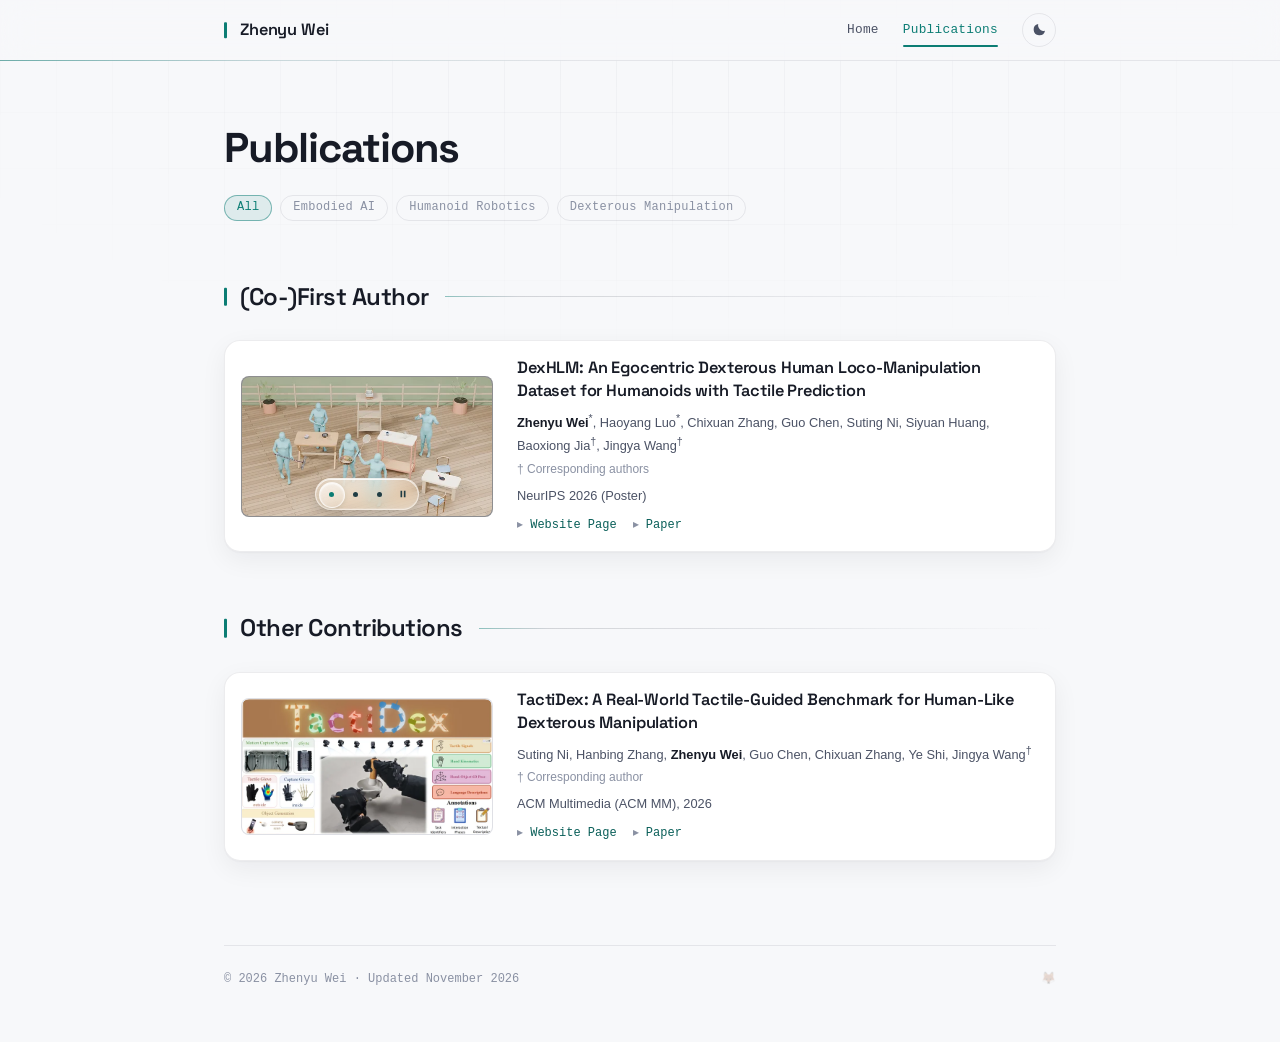
==== publications.html @ 505da563 "Publish Zhenyu Wei academic homepage" ====
<!DOCTYPE html>

<html data-theme="light" lang="en">
  <head>
    <meta charset="utf-8"/>
    <meta content="width=device-width, initial-scale=1" name="viewport"/>
    <title>Publications · Zhenyu Wei | Humanoid Robotics &amp; Embodied AI</title>
    <meta content="Zhenyu Wei" name="author"/>
    <meta content="Publications by Zhenyu Wei in humanoid robotics, dexterous manipulation, and embodied AI." name="description"/>
    <meta content="website" property="og:type"/>
    <meta content="Publications · Zhenyu Wei" property="og:title"/>
    <meta content="Research publications by Zhenyu Wei in humanoid robotics and embodied AI." property="og:description"/>
    <meta content="Zhenyu Wei" property="og:site_name"/>
    <meta content="#fafafa" name="theme-color"/>
    <script src="assets/theme.js?v=3b2c9551ab86"></script>
    <link href="assets/favicon.svg" rel="icon" type="image/svg+xml"/>
    <link as="font" crossorigin="" href="assets/fonts/space-grotesk.woff2" rel="preload" type="font/woff2"/>
    <link href="assets/style.css" rel="stylesheet"/>
    <link href="assets/content.css?v=bc1cbafcc26a" rel="stylesheet"/>
  </head>
  <body>
    <nav aria-label="Main navigation" class="nav">
      <div class="nav-inner">
        <a class="nav-name" href="./">Zhenyu Wei</a>
        <div class="nav-links">
          <a href="./">Home</a>
          <a aria-current="page" class="active" href="publications.html">Publications</a>

          <button aria-label="Toggle dark mode" aria-pressed="false" class="js-control" id="theme-toggle" title="Toggle dark mode" type="button">
            <svg aria-hidden="true" class="icon-sun" fill="none" stroke="currentColor" stroke-linecap="round" stroke-width="2" viewBox="0 0 24 24"><circle cx="12" cy="12" r="4.4"></circle><path d="M12 2.5v2.4M12 19.1v2.4M2.5 12h2.4M19.1 12h2.4M5.3 5.3l1.7 1.7M17 17l1.7 1.7M18.7 5.3 17 7M7 17l-1.7 1.7"></path></svg>
            <svg aria-hidden="true" class="icon-moon" fill="currentColor" viewBox="0 0 24 24"><path d="M21 13.2A8.6 8.6 0 0 1 10.8 3 8.6 8.6 0 1 0 21 13.2Z"></path></svg>
          </button>
        </div>
      </div>
    </nav>
    <main id="top">
      <header class="pub-page-header reveal">
        <h1>Publications</h1>

        <div aria-label="Filter publications by topic" class="pub-filters js-control" role="group">
          <button aria-pressed="true" class="pub-filter active" data-topic="all" type="button">All</button>
          <button aria-pressed="false" class="pub-filter" data-topic="embodied-ai" type="button">Embodied AI</button>
          <button aria-pressed="false" class="pub-filter" data-topic="humanoid" type="button">Humanoid Robotics</button>
          <button aria-pressed="false" class="pub-filter" data-topic="dexterous" type="button">Dexterous Manipulation</button>
        </div>
      </header>

      <section class="reveal">
        <h2>(Co-)First Author</h2>
        <ul class="pub-list">
          <li class="pub reveal" data-topics="embodied-ai humanoid dexterous">
            <div aria-label="DexHLM cover images" aria-roledescription="carousel" class="pub-media cover-carousel" role="group">
              <a aria-label="DexHLM website page" class="cover-link" href="https://dexhlm.github.io/" rel="noopener" target="_blank">
                <img alt="DexHLM human demonstrations of sweeping, cooking, and carrying a basket" class="cover-frame is-active" decoding="async" height="270" loading="lazy" src="assets/media/dexhlm-3-480.webp" srcset="assets/media/dexhlm-3-480.webp 480w, assets/media/dexhlm-3-960.webp 960w" sizes="(max-width: 760px) calc(100vw - 82px), 252px" width="480">
              </a>
              <div aria-label="Choose a DexHLM cover image" class="cover-controls js-control" role="group">
                <button aria-label="Show DexHLM image 1 of 3" aria-pressed="true" data-slide="0" type="button"></button>
                <button aria-label="Show DexHLM image 2 of 3" aria-pressed="false" data-slide="1" type="button"></button>
                <button aria-label="Show DexHLM image 3 of 3" aria-pressed="false" data-slide="2" type="button"></button>
                <button aria-label="Pause cover slideshow" class="cover-toggle" data-paused="false" type="button">
                  <svg aria-hidden="true" class="icon-pause" fill="currentColor" viewBox="0 0 12 12"><path d="M3 2h2v8H3zm4 0h2v8H7z"></path></svg>
                  <svg aria-hidden="true" class="icon-play" fill="currentColor" viewBox="0 0 12 12"><path d="m3 1 8 5-8 5z"></path></svg>
                </button>
              </div>
            </div>
            <div class="pub-info">
              <h3 class="pub-title"><a href="https://dexhlm.github.io/" rel="noopener" target="_blank">DexHLM: An Egocentric Dexterous Human Loco-Manipulation Dataset for Humanoids with Tactile Prediction</a></h3>
              <p class="pub-authors"><strong>Zhenyu Wei</strong><sup>*</sup>, Haoyang Luo<sup>*</sup>, Chixuan Zhang, Guo Chen, Suting Ni, Siyuan Huang, Baoxiong Jia<sup>†</sup>, Jingya Wang<sup>†</sup></p>
              <p class="pub-note">† Corresponding authors</p>
              <p class="pub-venue">NeurIPS 2026 (Poster)</p>
              <p class="pub-links">
                <a href="https://dexhlm.github.io/" rel="noopener" target="_blank">Website Page</a>
                <a href="https://openreview.net/forum?id=0UDyFy4rIa" rel="noopener" target="_blank">Paper</a>
              </p>
            </div>
          </li>
        </ul>
      </section>

      <section class="reveal">
        <h2>Other Contributions</h2>
        <ul class="pub-list">
          <li class="pub reveal" data-topics="embodied-ai dexterous">
            <a aria-label="TactiDex website page" class="pub-media pub-media-figure tactidex-figure" href="https://tactidex.github.io/" rel="noopener" target="_blank">
              <span class="tactidex-crop"><img alt="TactiDex data collection and annotation framework" decoding="async" height="394" loading="lazy" src="assets/media/tactidex.webp" width="720"></span>
            </a>
            <div class="pub-info">
              <h3 class="pub-title"><a href="https://tactidex.github.io/" rel="noopener" target="_blank">TactiDex: A Real-World Tactile-Guided Benchmark for Human-Like Dexterous Manipulation</a></h3>
              <p class="pub-authors">Suting Ni, Hanbing Zhang, <strong>Zhenyu Wei</strong>, Guo Chen, Chixuan Zhang, Ye Shi, Jingya Wang<sup>†</sup></p>
              <p class="pub-note">† Corresponding author</p>
              <p class="pub-venue">ACM Multimedia (ACM MM), 2026</p>
              <p class="pub-links">
                <a href="https://tactidex.github.io/" rel="noopener" target="_blank">Website Page</a>
                <a href="https://arxiv.org/abs/2607.09190" rel="noopener" target="_blank">Paper</a>
              </p>
            </div>
          </li>
        </ul>
      </section>

      <footer class="footer">
        <p>© <span id="year">2026</span> Zhenyu Wei · Updated November 2026</p>
        <p class="footer-fox" id="footer-fox"><span class="fox-text">built with </span>🦊</p>
      </footer>
    </main>
    <script defer="" src="assets/site.js?v=13c8f15b71d6"></script>
  </body>
</html>
---- assets/style.css ----
/* Reference layout and color themes. */

:root {
  --bg: #0b0e14;
  --bg-elevated: #11151f;
  --border: rgba(255, 255, 255, 0.08);
  --border-strong: rgba(255, 255, 255, 0.14);
  --text: #e8eaf0;
  --text-secondary: #a8b0c0;
  --text-tertiary: #6b7385;
  --accent: #5eead4;          /* teal */
  --accent-dim: rgba(94, 234, 212, 0.12);
  /* Links sit in the accent's own hue family, a step down in saturation so
     body links read as interactive without competing with the accent marks.
     They used to be sky blue at 199deg against a 171deg accent — 28deg apart,
     close enough to look like one idea and far enough to fight. */
  --link: #8fded0;
  /* Affiliation colours. People take the colour of the institution they are
     at, so a name and its lab read as one thing — the convention haoruxue and
     geng-haoran both use. These are chromatic marks, not the site accent:
     teal stays the site's own voice, in the nav marks and section ticks. */
  --aff-berkeley: #8ec8ff;
  /* Amazon's own #ff9900 carries the dark ground at 9.0:1, but only manages
     2.0:1 on the light one — far under AA — so light runs the same hue
     darkened to 4.9:1 rather than the literal brand value. */
  --aff-amazon: #ff9900;
  /* Venue marks, same idea. Each brand value clears AA on one ground only —
     CoRL's #b35a1f is 4.0:1 on dark, Science's #d0021b is 3.3:1 — so each
     theme carries its own step along the same hue. */
  --venue-corl: #d98038;
  --venue-scirobotics: #f9584f;
  --font-sans: "Inter", -apple-system, BlinkMacSystemFont, "Segoe UI", sans-serif;
  --font-display: "Space Grotesk", var(--font-sans);
  --font-mono: "JetBrains Mono", ui-monospace, "SF Mono", monospace;
  --maxw: 880px;
  --radius: 16px;
  /* Type scale. The stylesheet had grown 23 distinct font sizes, many of them
     1-2% apart — differences too small to register as hierarchy but big enough
     that nothing quite lines up. Seven steps, each a real one. */
  --fs-3xl: 1.5rem;
  --fs-2xl: 1.15rem;
  --fs-xl: 1.02rem;
  --fs-lg: 0.95rem;
  --fs-md: 0.9rem;
  --fs-ms: 0.85rem;   /* half-step: md to sm is the scale's widest gap */
  --fs-sm: 0.8rem;
  --fs-xs: 0.75rem;
  /* Control sizes. The small controls had drifted to six different heights
     (36/32/30/26/24) and two radii, so a row of them never sat on one line. */
  --ctl-h: 34px;      /* email, socials, theme toggle */
  --ctl-h-sm: 26px;   /* tags, badges, filters */
  /* Resting elevation. Large radius, very low opacity: the point is a soft
     lift off the page, not a visible drop shadow. On the dark ground a black
     shadow has to work harder, hence the higher alpha here than in light. */
  --elev-1: 0 1px 2px rgba(0, 0, 0, 0.28), 0 10px 30px rgba(0, 0, 0, 0.34);
  --elev-2: 0 2px 6px rgba(0, 0, 0, 0.32), 0 20px 56px rgba(0, 0, 0, 0.42);
}

:root[data-theme="light"] {
  /* The ground was pure neutral grey while every text tone was cool at ~224deg.
     Tint it to match, so the light theme is as considered as the dark one. */
  --bg: #f7f8fa;
  --bg-elevated: #ffffff;
  --border: rgba(15, 23, 42, 0.08);
  --border-strong: rgba(15, 23, 42, 0.16);
  --text: #171b26;
  --text-secondary: #4b5265;
  --text-tertiary: #8a91a3;
  /* #0d9488 only reached 3.5:1 on the light ground, short of AA for the
     tagline and the active nav item. #0c7d74 clears it at 4.7:1; the link a
     step darker again so the two stay distinguishable. */
  --accent: #0c7d74;
  --accent-dim: rgba(12, 125, 116, 0.09);
  --link: #0a5f59;
  --aff-berkeley: #0b5cad;
  --aff-amazon: #9a5f00;
  --venue-corl: #b35a1f;
  --venue-scirobotics: #d0021b;
  --elev-1: 0 1px 2px rgba(15, 23, 42, 0.04), 0 8px 26px rgba(15, 23, 42, 0.06);
  --elev-2: 0 2px 6px rgba(15, 23, 42, 0.05), 0 20px 56px rgba(15, 23, 42, 0.09);
}

* { box-sizing: border-box; }

/* Buttons do not inherit the page font. Two rules set `font: inherit` locally;
   the rest were falling back to the browser default. */
button,
input,
select,
textarea {
  font: inherit;
  color: inherit;
}

/* The site defined no focus styling, leaving keyboard users on the browser
   default over custom-coloured surfaces. */
:focus-visible {
  outline: 2px solid var(--accent);
  outline-offset: 3px;
  border-radius: 3px;
}

html {
  scroll-behavior: smooth;
  scroll-padding-top: 84px;
}

body {
  margin: 0;
  background: var(--bg);
  color: var(--text);
  font-family: var(--font-sans);
  font-size: 16px;
  line-height: 1.65;
  -webkit-font-smoothing: antialiased;
  text-rendering: optimizeLegibility;
}

/* Subtle tech grid backdrop. This replaced an interactive dot field driven by
   the pointer; that effect had to be masked away from the 880px reading column
   and switched off below 1100px to keep text legible, which left it visible
   only in two narrow gutters — not worth 140 lines of canvas code. */
body::before {
  content: "";
  position: fixed;
  inset: 0;
  z-index: -1;
  background-image:
    linear-gradient(var(--border) 1px, transparent 1px),
    linear-gradient(90deg, var(--border) 1px, transparent 1px);
  background-size: 56px 56px;
  mask-image: radial-gradient(ellipse 90% 60% at 50% 0%, black 0%, transparent 72%);
  -webkit-mask-image: radial-gradient(ellipse 90% 60% at 50% 0%, black 0%, transparent 72%);
  opacity: 0.5;
  pointer-events: none;
}

a {
  color: var(--link);
  text-decoration: none;
  transition: color 0.15s ease;
}

a:hover { color: var(--accent); }

::selection {
  background: var(--accent);
  color: #06251f;
}

:root[data-theme="light"] ::selection {
  background: var(--accent);
  color: #ffffff;
}

/* ============================== Nav ============================== */

.nav {
  position: sticky;
  top: 0;
  z-index: 10;
  backdrop-filter: blur(16px) saturate(160%);
  -webkit-backdrop-filter: blur(16px) saturate(160%);
  background: color-mix(in srgb, var(--bg) 76%, transparent);
  border-bottom: 1px solid var(--border);
}

/* A hairline of accent bleeding out from the left edge, rather than a flat
   rule all the way across. */
.nav::after {
  content: "";
  position: absolute;
  left: 0;
  right: 0;
  bottom: -1px;
  height: 1px;
  background: linear-gradient(90deg,
    color-mix(in srgb, var(--accent) 55%, transparent) 0%,
    color-mix(in srgb, var(--accent) 12%, transparent) 22%,
    transparent 46%);
  pointer-events: none;
}

.nav-inner {
  max-width: var(--maxw);
  margin: 0 auto;
  padding: 0 24px;
  height: 60px;
  display: flex;
  align-items: center;
  justify-content: space-between;
}

.nav-name {
  position: relative;
  font-family: var(--font-display);
  font-weight: 600;
  font-size: var(--fs-xl);
  letter-spacing: -0.01em;
  color: var(--text);
  padding-left: 16px;
}

.nav-name::before {
  content: "";
  position: absolute;
  left: 0;
  top: 50%;
  transform: translateY(-50%);
  width: 3px;
  height: 0.95em;
  border-radius: 1px;
  background: var(--accent);
}

.nav-name:hover { color: var(--accent); }

.nav-links {
  display: flex;
  align-items: center;
  gap: 24px;
}

/* Sentence case at full size. These were briefly set as uppercase 0.72rem
   micro-labels, which cost real legibility: uppercase strips the ascender and
   descender shapes the eye reads words by, and this is primary navigation, not
   a caption. The underline below marks the active page, so the tech read comes
   from structure rather than from shrinking the type. */
.nav-links a {
  position: relative;
  font-family: var(--font-mono);
  font-size: var(--fs-sm);
  color: var(--text-secondary);
  letter-spacing: 0.02em;
  padding: 6px 0;
  transition: color 0.15s ease;
}

/* Underline grows from the centre on hover and stays put on the current page,
   so the active item is marked structurally and not by colour alone. */
.nav-links a::after {
  content: "";
  position: absolute;
  left: 0;
  right: 0;
  bottom: 0;
  height: 2px;
  background: var(--accent);
  border-radius: 1px;
  transform: scaleX(0);
  transition: transform 0.18s ease;
}

.nav-links a:hover { color: var(--accent); }
.nav-links a:hover::after { transform: scaleX(1); }
.nav-links a.active { color: var(--accent); }
.nav-links a.active::after { transform: scaleX(1); }

@media (prefers-reduced-motion: reduce) {
  .nav-links a::after { transition: none; }
}

.nav-links a.active { color: var(--accent); }

#theme-toggle {
  display: inline-flex;
  align-items: center;
  justify-content: center;
  width: var(--ctl-h);
  height: var(--ctl-h);
  padding: 0;
  border: 1px solid var(--border);
  border-radius: 999px;
  background: transparent;
  color: var(--text-secondary);
  cursor: pointer;
  transition: border-color 0.15s ease, color 0.15s ease, background 0.15s ease;
}

#theme-toggle:hover {
  color: var(--accent);
  border-color: var(--accent);
  background: var(--accent-dim);
}

#theme-toggle svg {
  width: 16px;
  height: 16px;
}

/* show the icon of the mode you'd switch TO */
:root[data-theme="dark"] .icon-moon { display: none; }
:root[data-theme="light"] .icon-sun { display: none; }

/* ============================== Layout ============================== */

main {
  max-width: var(--maxw);
  margin: 0 auto;
  padding: 0 24px 48px;
}

section { margin-top: 56px; }

h2 {
  position: relative;
  font-family: var(--font-display);
  font-size: var(--fs-3xl);
  font-weight: 600;
  letter-spacing: -0.02em;
  margin: 0 0 24px;
  display: flex;
  align-items: center;
  gap: 16px;
  padding-left: 16px;
}

/* Accent tick in the margin, echoing the mark beside the name in the nav. */
h2::before {
  content: "";
  position: absolute;
  left: 0;
  top: 50%;
  transform: translateY(-50%);
  width: 3px;
  height: 0.78em;
  border-radius: 1px;
  background: var(--accent);
}

/* trailing rule after section titles, tipped with accent at the join */
h2::after {
  content: "";
  flex: 1;
  height: 1px;
  background: linear-gradient(90deg,
    color-mix(in srgb, var(--accent) 45%, transparent) 0%,
    var(--border-strong) 12%,
    transparent 100%);
}

/* ============================== Hero ============================== */

.hero {
  position: relative;
  display: grid;
  grid-template-columns: 1fr 220px;
  gap: 36px;
  align-items: start;
  padding-top: 20px;
}

/* soft accent glow behind the hero to anchor the eye */
.hero::before {
  content: "";
  position: absolute;
  top: -120px;
  left: 50%;
  transform: translateX(-50%);
  width: min(920px, 120vw);
  height: 520px;
  background: radial-gradient(ellipse 60% 55% at 50% 30%,
    color-mix(in srgb, var(--accent) 8%, transparent), transparent 70%);
  pointer-events: none;
  z-index: -1;
}

:root[data-theme="light"] .hero::before {
  background: radial-gradient(ellipse 60% 55% at 50% 30%,
    color-mix(in srgb, var(--accent) 6%, transparent), transparent 70%);
}

.hero h1 {
  font-family: var(--font-display);
  font-size: clamp(1.85rem, 4.4vw, 2.5rem);
  font-weight: 700;
  letter-spacing: -0.03em;
  line-height: 1.1;
  margin: 0;
}

.name-zh {
  font-weight: 500;
  font-size: 0.62em;
  color: var(--text-secondary);
  letter-spacing: 0.06em;
  white-space: nowrap;
}

.hero-tagline {
  margin: 16px 0 0;
  display: flex;
  flex-direction: column;
  gap: 5px;
}

.tagline-primary {
  font-family: var(--font-display);
  font-size: var(--fs-xl);
  font-weight: 500;
  color: var(--accent);
  letter-spacing: -0.01em;
  line-height: 1.3;
}

.tagline-secondary {
  font-family: var(--font-mono);
  font-size: var(--fs-sm);
  color: var(--text-secondary);
  letter-spacing: 0;
  line-height: 1.3;
}

.hero-bio {
  margin-top: 24px;
  color: var(--text-secondary);
  font-size: var(--fs-md);
  line-height: 1.6;
}

/* `balance`, not `pretty`. Measured at the 576px column, `pretty` left two of
   the three paragraphs as a long line plus a stub — 530/168px and 400/232px —
   so "and dexterous manipulation." and "and Shankar Sastry." each hung alone
   beneath a full line, stranding an "and" at the left edge twice. `balance`
   evens them to 371/327 and 323/309.

   It was tried and rejected here once for splitting names mid-phrase, but the
   names are nowrap below and the copy has changed since: forcing nowrap on the
   bold phrases as well now yields an identical layout, so nothing is breaking.

   The 16px margin puts the paragraph gap at ~1.6x the gap between lines inside
   a paragraph, far enough apart for the eye to find the breaks. */
.hero-bio p {
  margin: 0 0 16px;
  text-wrap: pretty;
}

/* A person's name should never break across lines. */
.hero-bio a {
  white-space: nowrap;
}

/* An affiliation and the people at it share one colour, set by the modifier
   class so more institutions can be added without touching this rule. Bright
   enough to read as a mark rather than as body text: 6.3:1 on the light ground
   and 10.9:1 on dark, both well clear of AA. */
.aff {
  color: var(--aff);
}

.aff-berkeley {
  --aff: var(--aff-berkeley);
}

.aff-amazon {
  --aff: var(--aff-amazon);
}

/* Collaborators rank one below the advisors, in size and tone together. The
   size is the half-step at 0.85rem — --fs-sm proved too small a drop, and it
   is no finer than the 0.95/0.90 and 0.80/0.75 pairs already in the scale.
   Tone is mixed 30% toward tertiary: 7.2:1 on dark, 5.5:1 on light, both AA. */
.hero-collab {
  font-size: var(--fs-ms);
  color: color-mix(in srgb, var(--text-secondary) 70%, var(--text-tertiary));
}
.hero-bio p:last-child { margin-bottom: 0; }

.hero-bio strong {
  color: var(--text);
  font-weight: 600;
}

.hero-actions {
  margin-top: 24px;
  display: flex;
  align-items: center;
  flex-wrap: wrap;
  gap: 8px;
}

.email {
  font-family: var(--font-mono);
  font-size: var(--fs-sm);
  display: inline-flex;
  align-items: center;
  gap: 8px;
  height: var(--ctl-h);
  padding: 0 16px;
  border: 1px solid var(--border);
  border-radius: 999px;
  color: var(--text-secondary);
  transition: border-color 0.15s ease, color 0.15s ease, background 0.15s ease;
}

.email svg {
  width: 15px;
  height: 15px;
}

.email:hover {
  border-color: var(--accent);
  color: var(--accent);
  background: var(--accent-dim);
}

.socials {
  display: flex;
  gap: 8px;
}

.socials a {
  display: inline-flex;
  align-items: center;
  justify-content: center;
  width: var(--ctl-h);
  height: var(--ctl-h);
  border: 1px solid var(--border);
  border-radius: 999px;
  color: var(--text-secondary);
  transition: border-color 0.15s ease, color 0.15s ease, background 0.15s ease;
}

.socials a:hover {
  color: var(--accent);
  border-color: var(--accent);
  background: var(--accent-dim);
}

.socials svg {
  width: 16px;
  height: 16px;
}

/* keep the photo's natural aspect ratio (no zoomed-in crop) and center it
   against the text column. a small matte inside the frame makes the subject
   read a touch smaller without changing the overall photo size. */
.hero-photo {
  position: relative;
  align-self: start;
  /* even matte all around; the inset makes the subject read a touch smaller */
  padding: 5.5%;
  background: var(--bg-elevated);
  border: 1px solid var(--border-strong);
  border-radius: var(--radius);
  box-shadow: var(--elev-1);
  overflow: hidden;
}

/* the image drives the height (width × aspect-ratio); the container just wraps
   it with padding. this avoids the Safari bug where an aspect-ratio container
   plus a height:100% child lets the image overflow the frame. So the ratio is
   picked to land the frame near the bio column's own height rather than
   stretched to it: 5:8 lands the bottom edge just above the email row.
   Against the file's own 0.875 that crops ~14% off each side, which the
   centred subject can spare. */
.hero-photo img {
  display: block;
  width: 100%;
  height: auto;
  aspect-ratio: 5 / 8;
  object-fit: cover;
  object-position: center top;
  border-radius: calc(var(--radius) - 5px);
  /* tone down the green backdrop so it sits well with the teal/dark palette */
  filter: saturate(0.78) contrast(1.02);
}

:root[data-theme="dark"] .hero-photo img {
  filter: saturate(0.7) brightness(0.93) contrast(1.04);
}

/* corner accent brackets on the photo */
.hero-photo::before,
.hero-photo::after {
  content: "";
  position: absolute;
  width: 26px;
  height: 26px;
  border: 2px solid color-mix(in srgb, var(--accent) 80%, transparent);
  pointer-events: none;
}

:root[data-theme="light"] .hero-photo::before,
:root[data-theme="light"] .hero-photo::after {
  border-color: color-mix(in srgb, var(--accent) 55%, transparent);
}

.hero-photo::before {
  top: -8px;
  left: -8px;
  border-right: none;
  border-bottom: none;
  border-top-left-radius: 6px;
}

.hero-photo::after {
  bottom: -8px;
  right: -8px;
  border-left: none;
  border-top: none;
  border-bottom-right-radius: 6px;
}

/* ============================== Recent updates (band) ============================== */

/* A full-width row of its own between the hero and Research. The 220px hero
   rail could not carry these items — several run past 70 characters and broke
   to four lines each — so they get the whole 832px column and one line apiece. */
.news-band {
  margin-top: 18px;
}

/* the band belongs to the hero, so Research follows it closer than the 56px
   every other section gets. */
.news-band + section {
  margin-top: 14px;
}

.news-band-head {
  display: flex;
  align-items: center;
  gap: 14px;
  margin-bottom: 6px;
}

.news-band-title {
  margin: 0;
  font-family: var(--font-mono);
  font-size: var(--fs-xs);
  letter-spacing: 0.04em;
  color: var(--text-tertiary);
}

/* same tipped rule the section headings use, so the band reads as a peer of
   Research rather than as a stray widget. */
.news-band-rule {
  flex: 1;
  height: 1px;
  background: linear-gradient(90deg,
    color-mix(in srgb, var(--accent) 45%, transparent) 0%,
    var(--border-strong) 12%,
    transparent 100%);
}

/* Separators as top borders, not bottom ones. `.news-list li:last-child` only
   clears the rule on the true last child — which is a collapsed item — so the
   bottom-border version left a rule dangling under the last visible row. */
.news-band .news-list li {
  gap: 20px;
  padding: 5px 0;
  border-bottom: none;
}

.news-band .news-list li + li {
  border-top: 1px solid var(--border);
}

/* body 0.9rem at 1.5 gives a 21.6px line box; 21.6/12.8 = 1.69 puts the
   smaller date in a box of exactly the same height, so the two columns share a
   baseline without the nudge `.news-date` uses elsewhere. */
.news-band .news-date {
  flex: 0 0 88px;
  line-height: 1.69;
  padding-top: 0;
  /* "2026 · Sep" measures ~79px in the mono face, so a narrower column broke
     the year off onto its own line and doubled every row's height. nowrap
     keeps it one line even if the webfont falls back to wider metrics. */
  white-space: nowrap;
}

/* `.news-list li` sets display:flex at 0-1-1, which beats the UA sheet's
   `[hidden] { display: none }` at 0-1-0 — without this the collapsed items
   stay on screen and the toggle looks broken. */
.news-band .news-list li[hidden] {
  display: none;
}

.news-band .news-body {
  font-size: var(--fs-md);
  line-height: 1.5;
}

.news-more {
  flex: none;
  display: inline-flex;
  align-items: center;
  gap: 6px;
  cursor: pointer;
  padding: 0;
  border: none;
  background: transparent;
  font-family: var(--font-mono);
  font-size: var(--fs-xs);
  letter-spacing: 0.02em;
  color: var(--text-tertiary);
  transition: color 0.15s ease;
}

.news-more svg {
  width: 11px;
  height: 11px;
  transition: transform 0.2s ease;
}

.news-more:hover { color: var(--accent); }

.news-more[aria-expanded="true"] svg { transform: rotate(180deg); }

@media (prefers-reduced-motion: reduce) {
  .news-more svg { transition: none; }
}

/* ============================== News ============================== */

.news-list {
  list-style: none;
  margin: 0;
  padding: 0;
}

.news-list li {
  display: flex;
  gap: 24px;
  padding: 12px 0;
  border-bottom: 1px solid var(--border);
}

.news-list li:last-child { border-bottom: none; }

.news-date {
  font-family: var(--font-mono);
  font-size: var(--fs-sm);
  color: var(--text-tertiary);
  flex: 0 0 90px;
  padding-top: 2px;
  letter-spacing: 0.02em;
}

.news-body {
  font-size: var(--fs-lg);
  color: var(--text-secondary);
}

/* No resting underline: at this size the rules cut through the descenders and
   the rows already carry two other line weights (the separators and the head
   rule). Weight plus the full-strength text colour marks the link against the
   secondary body, and the underline comes back on hover. */
.news-body a {
  color: var(--text);
  font-weight: 500;
  text-decoration: none;
}

.news-body a:hover {
  color: var(--accent);
  text-decoration: underline;
  text-decoration-color: var(--accent);
  text-underline-offset: 2px;
}

/* Same for an affiliation mark: `.news-body a` and its :hover both sit at
   0-2-1, so keeping the colour takes a rule at that weight and one above it. */
.news-body a.aff,
.news-body a.aff:hover {
  color: var(--aff);
}

.news-body a.aff:hover {
  text-decoration-color: currentColor;
}

/* A venue mark works the way .aff does — the modifier class sets the
   variable, so a new venue is one line in each theme and one modifier, with
   no new rule here. It keeps its colour on hover; turning teal would read as
   a different link. */
.news-body a.venue,
.news-body a.venue:hover {
  color: var(--venue, var(--text));
}

.news-body a.venue:hover {
  text-decoration-color: currentColor;
}

.venue {
  white-space: nowrap;
}

.venue-corl { --venue: var(--venue-corl); }

/* Science Robotics sets its wordmark two-tone — "Science" in the journal red,
   "Robotics" in plain text — so it colours an inner span instead of setting
   --venue, and the link falls back to the body text colour around it. */
.venue-scirobotics {
  color: var(--venue-scirobotics);
}

/* ============================== Awards ============================== */

.awards-list {
  list-style: none;
  margin: 0;
  padding: 0;
}

.awards-list li {
  display: flex;
  gap: 24px;
  padding: 16px 0;
  border-bottom: 1px solid var(--border);
}

.awards-list li:last-child { border-bottom: none; }

.award-year {
  font-family: var(--font-mono);
  font-size: var(--fs-sm);
  color: var(--text-tertiary);
  flex: 0 0 44px;
  padding-top: 3px;
}

.award-title {
  font-size: var(--fs-lg);
  font-weight: 500;
  color: var(--text);
}

.award-links {
  margin-top: 4px;
  display: flex;
  flex-wrap: wrap;
  gap: 16px;
}

.award-links a {
  font-family: var(--font-mono);
  font-size: var(--fs-xs);
  color: var(--link);
}

.award-links a::before {
  content: "▸ ";
  color: var(--text-tertiary);
}

.award-links a:hover { color: var(--accent); }

.badge {
  display: inline-block;
  font-family: var(--font-mono);
  font-size: var(--fs-xs);
  font-weight: 500;
  letter-spacing: 0.02em;
  color: var(--accent);
  padding: 1px 7px;
  border: 1px solid color-mix(in srgb, var(--accent) 30%, transparent);
  background: color-mix(in srgb, var(--accent) 8%, transparent);
  border-radius: 999px;
  vertical-align: 1px;
  white-space: nowrap;
}

.badge::before {
  content: "· ";
  color: var(--text-tertiary);
}

/* ============================== Research ============================== */

.research-subtitle {
  margin: -12px 0 16px;
  font-size: var(--fs-lg);
  color: var(--text-secondary);
  line-height: 1.6;
}

/* Grid of highlight videos shown before the reader expands the full list. */
#research-grid-view {
  transition: opacity 0.24s ease-in-out;
}

#research-grid-view.collapsed-hidden {
  opacity: 0;
  pointer-events: none;
}

.grid-videos {
  display: grid;
  grid-template-columns: repeat(6, 1fr);
  gap: 10px;
  margin: 8px 0 12px;
}

.grid-video {
  display: block;
  aspect-ratio: 1 / 1;
  overflow: hidden;
  border-radius: 10px;
  border: 1px solid var(--border);
  box-shadow: var(--elev-1);
  background: color-mix(in srgb, var(--bg-elevated) 60%, #000);
  transition: opacity 0.2s ease-in-out, transform 0.2s ease-in-out, border-color 0.2s ease-in-out;
}

.grid-video img,
.grid-video video {
  width: 100%;
  height: 100%;
  object-fit: cover;
  display: block;
}

/* YouTube iframe embed for tiles that don't have a local mp4.
   Zoom the iframe so the video fills the square and hides YouTube chrome. */
.grid-video-yt {
  position: relative;
}

.grid-video-yt iframe {
  position: absolute;
  top: 50%;
  left: 50%;
  /* Scale iframe up so the 16:9 video fills the 1:1 tile with no black bars */
  width: 200%;
  height: 200%;
  transform: translate(-50%, -50%);
  border: 0;
  pointer-events: none;   /* let clicks fall through to the <a> */
}

.grid-video:hover {
  border-color: color-mix(in srgb, var(--accent) 40%, transparent);
  transform: translateY(-2px);
}

/* Dim non-hovered thumbnails when hovering over the grid — Will Liang trick. */
.grid-videos:has(.grid-video:hover) .grid-video:not(:hover) {
  opacity: 0.55;
}

.scroll-toggle {
  display: flex;
  flex-direction: column;
  align-items: center;
  gap: 4px;
  margin: 0 auto 20px;
  padding: 2px 12px 6px;
  background: transparent;
  border: 0;
  color: var(--text-tertiary);
  font: inherit;
  font-size: var(--fs-sm);
  cursor: pointer;
  transition: color 0.2s ease;
}

.scroll-toggle:hover {
  color: var(--accent);
}

.scroll-toggle svg {
  width: 16px;
  height: 16px;
  animation: nudge 1.8s ease-in-out infinite;
}

@keyframes nudge {
  0%, 100% { transform: translateY(0); opacity: 0.7; }
  50%      { transform: translateY(4px); opacity: 1; }
}

@media (max-width: 720px) {
  .grid-videos {
    grid-template-columns: repeat(3, 1fr);
  }
}

@media (prefers-reduced-motion: reduce) {
  .scroll-toggle svg { animation: none; }
}

/* ============================== Background (vertical timeline) ============================== */

.timeline {
  list-style: none;
  margin: 0;
  padding: 0;
  position: relative;
  /* The date column has to fit the longest range on one line
     ("Oct 2025 - Aug 2026"); the rail sits a fixed 12px into the gap. */
  --date-col: 152px;
  --rail-x: calc(var(--date-col) + 12px);
}

/* The vertical rail sits between the date column and the body column. */
.timeline::before {
  content: "";
  position: absolute;
  top: 6px;
  bottom: 6px;
  left: var(--rail-x);
  width: 2px;
  background: linear-gradient(to bottom,
    var(--border) 0%,
    var(--border-strong) 12%,
    var(--border-strong) 88%,
    var(--border) 100%);
}

.timeline-item {
  position: relative;
  display: grid;
  grid-template-columns: var(--date-col) 1fr;
  gap: 32px;
  padding: 6px 0 24px;
}

.timeline-item:last-child { padding-bottom: 0; }

.timeline-marker {
  position: absolute;
  left: calc(var(--rail-x) - 5px);   /* 12px dot centred on the 2px rail */
  top: 12px;
  width: 12px;
  height: 12px;
  border-radius: 50%;
  background: var(--bg);
  border: 2px solid var(--accent);
  box-shadow: 0 0 0 3px var(--bg);
  transition: background 0.2s ease;
}

.timeline-item:hover .timeline-marker {
  background: var(--accent);
}

.timeline-date {
  font-family: var(--font-mono);
  font-size: var(--fs-sm);
  color: var(--text-tertiary);
  padding-top: 10px;
  text-align: right;
  letter-spacing: 0.02em;
  white-space: nowrap;
}

.timeline-body {
  padding-top: 6px;
}

.timeline-role {
  font-size: var(--fs-lg);
  font-weight: 600;
  color: var(--text);
  letter-spacing: -0.005em;
}

.timeline-role a {
  color: inherit;
  border-bottom: 1px solid transparent;
  transition: color 0.15s ease, border-color 0.15s ease;
}

.timeline-role a:hover {
  color: var(--accent);
  border-bottom-color: currentColor;
}

.timeline-title {
  font-size: var(--fs-md);
  color: var(--text-secondary);
  margin-top: 2px;
}

.timeline-meta {
  margin-top: 6px;
  font-size: var(--fs-md);
  color: var(--text-tertiary);
  line-height: 1.6;
}

.timeline-meta a { color: var(--link); }
.timeline-meta a:hover { color: var(--accent); }

@media (max-width: 640px) {
  .timeline::before { left: 10px; }
  .timeline-item {
    grid-template-columns: 1fr;
    gap: 4px;
    padding-left: 30px;
  }
  .timeline-marker { left: 4px; top: 8px; }
  .timeline-date { text-align: left; padding-top: 0; white-space: normal; }
}

/* ============================== Publications ============================== */

.pub-list {
  list-style: none;
  margin: 0;
  padding: 0;
  display: flex;
  flex-direction: column;
  gap: 16px;
}

/* Two-column grid used under the VLK flagship, so supporting projects
   read as a set of examples rather than a linear list of papers. */
.pub-list-2col {
  display: grid;
  grid-template-columns: repeat(2, 1fr);
  gap: 16px;
  margin-top: 16px;
}

.pub-list-2col .pub {
  grid-template-columns: 1fr;
  gap: 12px;
  padding: 16px;
}

.pub-list-2col .pub-media {
  aspect-ratio: 16 / 9;
}

@media (max-width: 720px) {
  .pub-list-2col {
    grid-template-columns: 1fr;
  }
}


.pub {
  display: grid;
  grid-template-columns: 252px 1fr;
  gap: 24px;
  padding: 16px;
  background: var(--bg-elevated);
  border: 1px solid var(--border);
  border-radius: var(--radius);
  box-shadow: var(--elev-1);
  transition: border-color 0.2s ease, transform 0.2s ease, box-shadow 0.2s ease;
}

.pub:hover {
  border-color: color-mix(in srgb, var(--accent) 45%, transparent);
  transform: translateY(-3px);
  box-shadow:
    var(--elev-2),
    0 0 0 1px color-mix(in srgb, var(--accent) 12%, transparent),
    0 4px 24px color-mix(in srgb, var(--accent) 10%, transparent);
}

:root[data-theme="light"] .pub:hover {
  box-shadow:
    var(--elev-2),
    0 4px 24px color-mix(in srgb, var(--accent) 10%, transparent);
}

/* Flagship card: without this the lead project inherits the 252px thumbnail
   and ends up the smallest research card on the page, below a two-column grid
   whose media runs ~403px. Widen its media to match that grid and let the
   full-width card and larger title carry the ranking, rather than sheer size —
   this also keeps the 720px source downscaling, so it stays sharp. */
.pub-flagship {
  grid-template-columns: 400px 1fr;
}

.pub-flagship .pub-title {
  font-size: var(--fs-2xl);
}

@media (max-width: 760px) {
  .pub-flagship .pub-title { font-size: var(--fs-xl); }
}

.pub-media {
  position: relative;
  display: block;
  aspect-ratio: 16 / 9;
  border-radius: 8px;
  overflow: hidden;
  border: 1px solid var(--border);
  background: color-mix(in srgb, var(--bg-elevated) 60%, #000);
  align-self: center;
}

.pub-media img,
.pub-media video {
  width: 100%;
  height: 100%;
  object-fit: cover;
  display: block;
  transition: transform 0.35s ease;
}

.pub-media:hover img,
.pub-media:hover video {
  transform: scale(1.04);
}

.pub-media iframe {
  width: 100%;
  height: 100%;
  border: 0;
  display: block;
}

.pub-media.playing { cursor: default; }

/* Some teasers are figures or posters lifted from the paper rather than robot
   footage. Cropping those to 16:9 slices labels off mid-word, so fit the whole
   figure instead and give it a light matte to sit on. In dark mode the matte
   and figure are dimmed together — a white block is otherwise the brightest
   thing on the page. */
.pub-media-figure {
  background: #f1f2f5;
}

.pub-media-figure img {
  object-fit: contain;
}

:root[data-theme="dark"] .pub-media-figure {
  background: #cfd2d9;
  filter: brightness(0.82) saturate(0.9);
}

/* The zoom-on-hover reads as a crop on a contained figure, so drop it. */
.pub-media-figure:hover img {
  transform: none;
}

.play-badge {
  position: absolute;
  right: 8px;
  bottom: 8px;
  width: 30px;
  height: 30px;
  display: flex;
  align-items: center;
  justify-content: center;
  border-radius: 50%;
  background: rgba(0, 0, 0, 0.62);
  color: #fff;
  backdrop-filter: blur(4px);
}

.play-badge svg {
  width: 16px;
  height: 16px;
}

.pub-info { min-width: 0; }

.pub-title {
  margin: 0;
  font-family: var(--font-display);
  font-size: var(--fs-xl);
  font-weight: 600;
  letter-spacing: -0.01em;
  line-height: 1.4;
}

.pub-title a { color: var(--text); }
.pub-title a:hover { color: var(--accent); }

/* Unified pill tags: Project co-lead + TL;DR button.
   Same size and treatment so they read as a matched pair under the title. */
.pub-tags {
  margin: 10px 0 0;
  display: flex;
  flex-wrap: wrap;
  gap: 8px;
  align-items: center;
  position: relative;
}

.pub-tag {
  display: inline-flex;
  align-items: center;
  height: var(--ctl-h-sm);
  padding: 0 10px;
  font: inherit;
  font-family: var(--font-mono);
  font-size: var(--fs-xs);
  letter-spacing: 0.04em;
  border-radius: 999px;
  border: 1px solid transparent;
  cursor: default;
  user-select: none;
  transition: border-color 0.15s ease, background 0.15s ease, color 0.15s ease;
}

.pub-tag-tldr {
  color: var(--text-secondary);
  background: transparent;
  border-color: var(--border);
  cursor: pointer;
}

.pub-tag-tldr:hover,
.pub-tag-tldr[aria-expanded="true"] {
  color: var(--accent);
  border-color: color-mix(in srgb, var(--accent) 45%, transparent);
  background: color-mix(in srgb, var(--accent) 8%, transparent);
}

/* TL;DR popover — anchored to the pub-tags container, doesn't push layout */
.pub-popover {
  position: absolute;
  top: calc(100% + 8px);
  left: 0;
  z-index: 15;
  min-width: 260px;
  max-width: min(420px, 92vw);
  padding: 12px 16px;
  background: var(--bg-elevated);
  border: 1px solid var(--border-strong);
  border-radius: var(--radius);
  box-shadow:
    0 12px 40px rgba(0, 0, 0, 0.28),
    0 0 0 1px color-mix(in srgb, var(--accent) 8%, transparent);
  font-size: var(--fs-md);
  line-height: 1.55;
  color: var(--text);
  animation: pub-pop 0.18s ease-out;
}

:root[data-theme="light"] .pub-popover {
  box-shadow: 0 12px 40px rgba(15, 23, 42, 0.12), 0 0 0 1px rgba(15, 23, 42, 0.04);
}

@keyframes pub-pop {
  from { opacity: 0; transform: translateY(-6px) scale(0.98); }
  to   { opacity: 1; transform: none; }
}

@media (prefers-reduced-motion: reduce) {
  .pub-popover { animation: none; }
}

.pub-authors {
  margin: 7px 0 0;
  font-size: var(--fs-sm);
  color: var(--text-secondary);
}

.pub-authors strong {
  color: var(--text);
  font-weight: 600;
}

/* Keep coauthor links quiet inline; reveal on hover so the row stays readable.
   The rule said that already but underlined every name at rest, which on a
   twelve-author paper drew twelve lines through four lines of text. In a list
   where nearly every name is a link, the underline stops distinguishing
   anything and is only texture — so it moves to hover, where it still answers
   "is this one clickable". */
.pub-authors a {
  color: inherit;
  text-decoration: underline;
  text-decoration-color: transparent;
  text-underline-offset: 2px;
  transition: color 0.15s ease, text-decoration-color 0.15s ease;
}

.pub-authors a:hover {
  color: var(--accent);
  text-decoration-color: var(--accent);
}

.pub-venue {
  margin: 5px 0 0;
  font-size: var(--fs-sm);
  color: var(--text-secondary);
}

.pub-venue .badge { margin-left: 6px; }

/* GitHub star counts live in the links row, not mid-sentence in the venue —
   inline they broke the venue across lines and wrapped unpredictably. */
.badge-link {
  display: inline-flex;
  align-items: center;
  line-height: 1;
}

.badge-link img {
  display: block;
  height: 17px;
}

.pub-links {
  margin: 10px 0 0;
  display: flex;
  flex-wrap: wrap;
  gap: 16px;
  align-items: center;
}

/* Keep the star badges together as one group at the far end of the links row,
   so a card with two of them wraps them as a pair rather than stranding the
   second one alone on the next line. */
.pub-badges {
  display: inline-flex;
  align-items: center;
  gap: 8px;
  margin-left: auto;
}

@media (max-width: 760px) {
  .pub-badges { margin-left: 0; }
}

.pub-links a {
  font-family: var(--font-mono);
  font-size: var(--fs-xs);
  color: var(--link);
}

.pub-links a::before {
  content: "▸ ";
  color: var(--text-tertiary);
}

/* Star badges are images, not text links — no marker, no link colour. */
.pub-links .badge-link::before { content: none; }

.pub-links a:hover { color: var(--accent); }

.pub-note {
  margin: 3px 0 0;
  font-size: var(--fs-xs);
  color: var(--text-tertiary);
}

/* ============================== Publications page ============================== */

.pub-page-header {
  padding-top: 64px;
  margin-bottom: 44px;
}

.pub-filters {
  display: flex;
  flex-wrap: wrap;
  gap: 8px;
  margin-top: 24px;
}

.pub-filter {
  display: inline-flex;
  align-items: center;
  height: var(--ctl-h-sm);
  font-family: var(--font-mono);
  font-size: var(--fs-xs);
  letter-spacing: 0.02em;
  color: var(--text-tertiary);
  padding: 0 12px;
  border: 1px solid var(--border);
  border-radius: 999px;
  background: transparent;
  cursor: pointer;
  transition: color 0.15s ease, border-color 0.15s ease, background 0.15s ease;
}

.pub-filter:hover {
  color: var(--accent);
  border-color: color-mix(in srgb, var(--accent) 40%, transparent);
}

.pub-filter.active {
  color: var(--accent);
  border-color: color-mix(in srgb, var(--accent) 50%, transparent);
  background: color-mix(in srgb, var(--accent) 10%, transparent);
}

/* When a filter hides pubs, also collapse the section heading if the
   entire section has no visible pubs. */
.pub[data-topics].hidden { display: none; }

.pub-page-header h1 {
  font-family: var(--font-display);
  font-size: clamp(2rem, 4.5vw, 2.6rem);
  font-weight: 700;
  letter-spacing: -0.03em;
  line-height: 1.1;
  margin: 0;
}

.pub-page-header p {
  margin: 16px 0 0;
  color: var(--text-secondary);
  font-size: var(--fs-lg);
  max-width: 62ch;
}

.pub-see-all {
  margin: 32px 0 0;
  text-align: center;
  font-family: var(--font-mono);
  font-size: var(--fs-md);
}

.pub-see-all a {
  color: var(--accent);
  border-bottom: 1px solid color-mix(in srgb, var(--accent) 40%, transparent);
  padding-bottom: 2px;
  transition: border-color 0.15s ease;
}

.pub-see-all a:hover {
  border-color: var(--accent);
}

/* ============================== Footer ============================== */

.footer {
  margin-top: 84px;
  padding-top: 24px;
  border-top: 1px solid var(--border);
  font-family: var(--font-mono);
  font-size: var(--fs-xs);
  color: var(--text-tertiary);
  display: grid;
  grid-template-columns: 1fr auto;
  grid-template-rows: auto auto;
  gap: 4px 24px;
  align-items: end;
}

.footer p { margin: 0; }

/* Personal signature — spans both columns, a touch larger, italic. */
.footer-signature {
  grid-column: 1 / -1;
  margin-bottom: 12px !important;
  font-family: var(--font-sans);
  font-size: var(--fs-md);
  font-style: italic;
  color: var(--text-secondary);
  line-height: 1.6;
  max-width: 68ch;
}

/* barely-there; reveals "built with" on hover or tap */
.footer-fox {
  font-size: var(--fs-xs);
  opacity: 0.25;
  filter: grayscale(0.6);
  transition: opacity 0.25s ease, filter 0.25s ease;
  cursor: default;
  user-select: none;
}

.footer-fox .fox-text {
  opacity: 0;
  transition: opacity 0.25s ease;
}

.footer-fox:hover,
.footer-fox.revealed {
  opacity: 1;
  filter: none;
}

.footer-fox:hover .fox-text,
.footer-fox.revealed .fox-text {
  opacity: 1;
}

/* ============================== Reveal animation ============================== */

.reveal {
  opacity: 0;
  transform: translateY(14px);
  transition: opacity 0.55s ease, transform 0.55s ease;
}

.reveal.visible {
  opacity: 1;
  transform: none;
}

@media (prefers-reduced-motion: reduce) {
  html { scroll-behavior: auto; }
  .reveal {
    opacity: 1;
    transform: none;
    transition: none;
  }
  .pub, .socials a { transition: none; }
}

/* ============================== Responsive ============================== */

@media (max-width: 760px) {
  .hero {
    grid-template-columns: 1fr;
    gap: 32px;
    padding-top: 44px;
  }

  .hero-photo {
    order: -1;
    max-width: 200px;
  }

  .nav-inner { padding: 0 16px; }

  .nav-name { font-size: var(--fs-md); }

  .nav-links { gap: 12px; }

  .nav-links a { font-size: var(--fs-xs); }

  .pub {
    grid-template-columns: 1fr;
    gap: 16px;
  }

  .pub-media {
    align-self: stretch;
    width: 100%;
  }

  /* iOS Safari doesn't always compute aspect-ratio on <img>-only .pub-media
     inside a grid item. Force an explicit height fallback. */
  .pub-list-2col .pub-media,
  .pub-media {
    aspect-ratio: 16 / 9;
    min-height: 180px;
  }

  section { margin-top: 56px; }

  .research-subtitle { font-size: var(--fs-md); }

  .grid-videos { gap: 6px; }
}

@media (max-width: 420px) {
  .nav-name { font-size: var(--fs-sm); }
  .nav-links { gap: 10px; }
  .nav-links a { font-size: var(--fs-xs); }
}
---- assets/content.css ----
/* Locally served fonts. */
@font-face {
  font-family: "Google Sans Flex";
  src: url("fonts/google-sans-flex.woff2") format("woff2");
  font-style: normal;
  font-weight: 500 700;
  font-display: swap;
}

@font-face {
  font-family: "Inter";
  src: url("fonts/inter.woff2") format("woff2");
  font-style: normal;
  font-weight: 400 600;
  font-display: optional;
}

@font-face {
  font-family: "Space Grotesk";
  src: url("fonts/space-grotesk.woff2") format("woff2");
  font-style: normal;
  font-weight: 500 700;
  font-display: optional;
}

@font-face {
  font-family: "JetBrains Mono";
  src: url("fonts/jetbrains-mono.woff2") format("woff2");
  font-style: normal;
  font-weight: 400 500;
  font-display: optional;
}

[hidden],
:root:not(.is-interactive) .js-control,
.is-interactive #research-list-view[data-collapsed] {
  display: none !important;
}

:root:not(.is-interactive) .reveal {
  opacity: 1;
  transform: none;
}

.hero-bio .aff { --aff: var(--aff-berkeley); }

.hero h1,
.tagline-primary {
  font-family: "Google Sans Flex", var(--font-display);
}

.pub-media { --media-radius: 8px; }
.grid-video { --media-radius: 10px; }

.pub-media img,
.grid-video img {
  border-radius: calc(var(--media-radius) - 1px);
}

/* Keep every slide inside the same rounded viewport, including during fades. */
.cover-carousel { position: relative; }

.cover-link {
  position: absolute;
  inset: 0;
  display: block;
  overflow: hidden;
  border-radius: calc(var(--media-radius) - 1px);
}

.cover-carousel .cover-frame {
  position: absolute;
  inset: 0;
  width: 100%;
  height: 100%;
  object-fit: cover;
  opacity: 0;
  transform: none;
  transition: none;
}

.cover-carousel:hover .cover-frame { transform: none; }

.cover-frame.is-previous { opacity: 1; z-index: 1; }
.cover-frame.is-active {
  opacity: 1;
  z-index: 2;
  animation: cover-fade-in 0.45s ease both;
}

@keyframes cover-fade-in {
  from { opacity: 0; }
  to { opacity: 1; }
}

.cover-controls {
  --glass-step: 24px;
  position: absolute;
  z-index: 3;
  left: 50%;
  bottom: 6px;
  transform: translateX(-50%);
  display: flex;
  padding: 3px;
  border: 1px solid rgba(255, 255, 255, 0.55);
  border-radius: 999px;
  background: rgba(244, 251, 251, 0.24);
  color: #203d44;
  -webkit-backdrop-filter: blur(8px) saturate(1.7) contrast(1.08);
  backdrop-filter: blur(8px) saturate(1.7) contrast(1.08);
  box-shadow: 0 4px 12px rgba(10, 25, 30, 0.16), inset 0 1px 0 rgba(255, 255, 255, 0.8), inset 0 -1px 0 rgba(255, 255, 255, 0.16);
  isolation: isolate;
}

.cover-controls::before {
  content: "";
  position: absolute;
  left: 3px;
  top: 3px;
  width: var(--glass-step);
  height: var(--glass-step);
  border: 1px solid rgba(255, 255, 255, 0.65);
  border-radius: 50%;
  background: linear-gradient(150deg, rgba(255, 255, 255, 0.67), rgba(255, 255, 255, 0.12));
  box-shadow: inset 0 1px 2px rgba(255, 255, 255, 0.9), 0 1px 4px rgba(20, 50, 55, 0.12);
  transform: translateX(calc(var(--active-slide, 0) * var(--glass-step)));
  transition: transform 0.4s cubic-bezier(0.2, 1.35, 0.45, 1);
  pointer-events: none;
}

.cover-controls::after {
  content: "";
  position: absolute;
  inset: -1px;
  border-radius: inherit;
  background: radial-gradient(ellipse at var(--glass-x, 35%) 0%, rgba(255, 255, 255, 0.72), transparent 65%);
  opacity: 0.65;
  pointer-events: none;
  z-index: -1;
}

:root[data-theme="dark"] .cover-controls {
  color: #f0fffd;
  background: rgba(15, 30, 37, 0.3);
  border-color: rgba(235, 255, 255, 0.38);
}

:root[data-theme="dark"] .cover-controls::before {
  background: linear-gradient(150deg, rgba(255, 255, 255, 0.35), rgba(255, 255, 255, 0.06));
}

.grid-video .cover-controls { --glass-step: 20px; padding: 2px; }
.grid-video .cover-controls::before { left: 2px; top: 2px; }

@supports not ((backdrop-filter: blur(1px)) or (-webkit-backdrop-filter: blur(1px))) {
  .cover-controls { background: rgba(244, 251, 251, 0.92); }
  :root[data-theme="dark"] .cover-controls { background: rgba(15, 30, 37, 0.92); }
}

.cover-controls button {
  display: grid;
  place-items: center;
  position: relative;
  flex: 0 0 var(--glass-step);
  width: var(--glass-step);
  height: var(--glass-step);
  padding: 0;
  border: 0;
  border-radius: 50%;
  background: transparent;
  cursor: pointer;
  transition: transform 0.2s ease, color 0.2s ease;
}

.cover-controls button:hover { color: var(--accent); transform: scale(1.12); }
.cover-controls button:active { transform: scale(0.92); }
.cover-controls button[aria-pressed="true"] { color: var(--accent); }
.cover-controls button[data-slide]::after {
  content: "";
  width: 5px;
  height: 5px;
  border-radius: 50%;
  background: currentColor;
}

.cover-controls svg { width: 10px; height: 10px; }
.cover-toggle[data-paused="true"] .icon-pause,
.cover-toggle[data-paused="false"] .icon-play { display: none; }
.cover-carousel :focus-visible { outline-offset: -2px; }

@media (prefers-reduced-motion: reduce) {
  .cover-frame.is-active { animation: none; }
  .cover-controls::before, .cover-controls button { transition: none; }
}

/* Trim the blank margins in the 720 × 394 TactiDex figure before rounding it. */
.pub-media.tactidex-figure {
  aspect-ratio: auto;
  min-height: 0;
}

.tactidex-crop {
  position: relative;
  display: block;
  aspect-ratio: 693 / 374;
  overflow: hidden;
  border-radius: calc(var(--media-radius) - 1px);
}

.tactidex-crop img {
  position: absolute;
  left: calc(-100% * 14 / 693);
  top: calc(-100% * 8 / 374);
  width: calc(100% * 720 / 693);
  height: calc(100% * 394 / 374);
  max-width: none;
  border-radius: 0;
}

.grid-video .tactidex-crop {
  height: 100%;
  aspect-ratio: auto;
}

.grid-video .tactidex-crop img {
  object-fit: cover;
}

.pub-media :is(button[data-video-src], video) {
  position: absolute;
  inset: 0;
  width: 100%;
  height: 100%;
}

.pub-media button[data-video-src] {
  padding: 0;
  border: 0;
  background: transparent;
  cursor: pointer;
}

.pub-media :is(button, video):focus-visible { outline-offset: -4px; }

.video-label,
.video-status:not(:empty) {
  position: absolute;
  inset: auto 8px 8px auto;
  padding: 4px 9px;
  border-radius: 4px;
  background: var(--bg-elevated);
  color: var(--text);
  font-size: var(--fs-sm);
}

.video-status:not(:empty) {
  inset: 8px auto auto 8px;
  margin: 0;
  pointer-events: none;
}
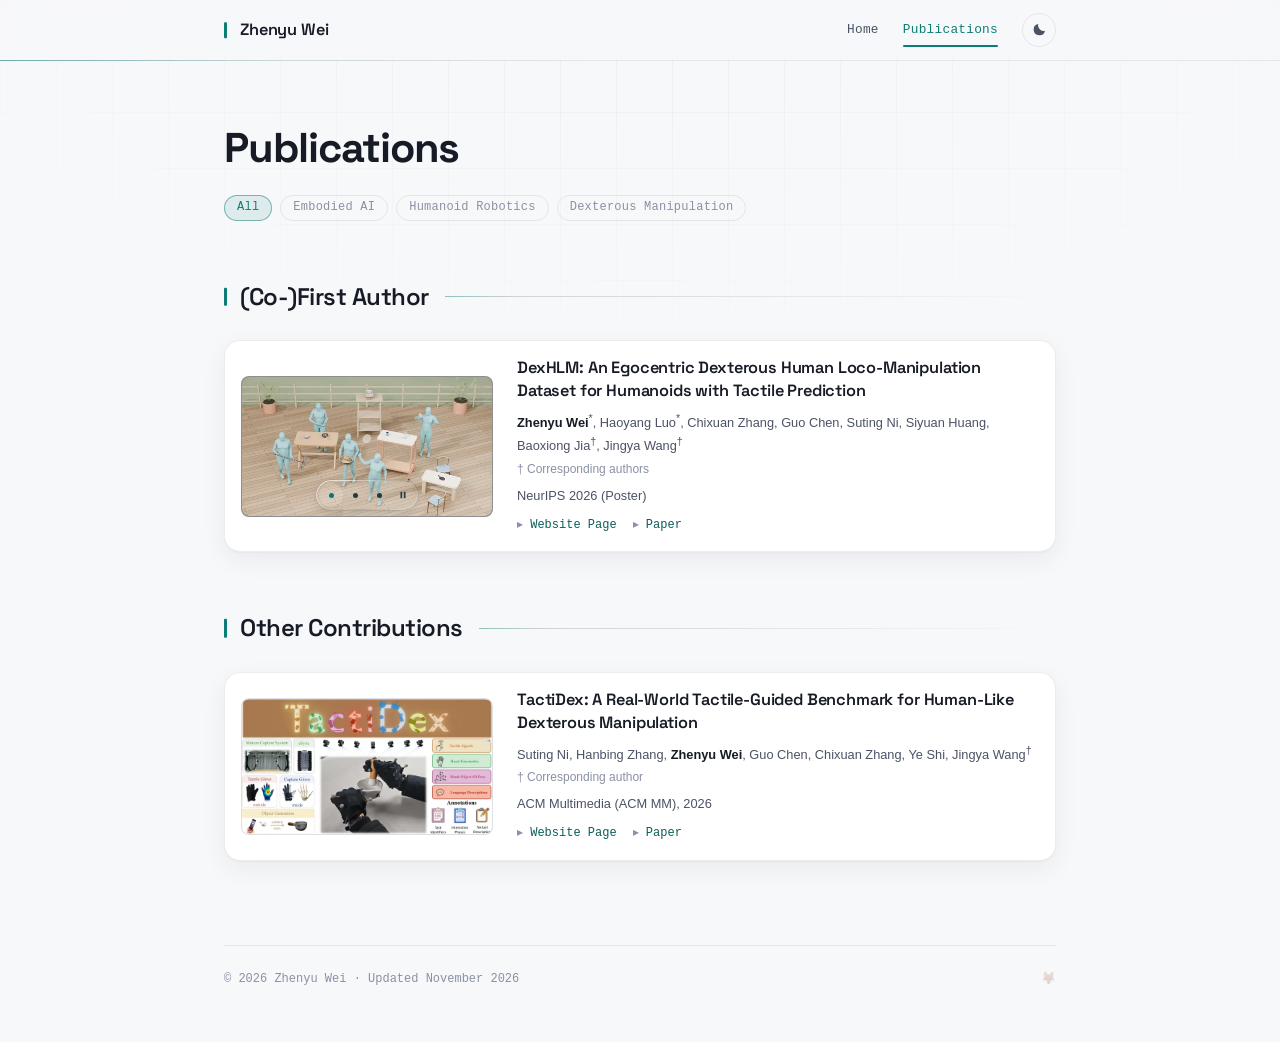
==== commit e5768a5b: "Use transparent refractive cover controls" ====
--- a/publications.html
+++ b/publications.html
@@ -16,7 +16,7 @@
     <link href="assets/favicon.svg" rel="icon" type="image/svg+xml"/>
     <link as="font" crossorigin="" href="assets/fonts/space-grotesk.woff2" rel="preload" type="font/woff2"/>
     <link href="assets/style.css" rel="stylesheet"/>
-    <link href="assets/content.css?v=bc1cbafcc26a" rel="stylesheet"/>
+    <link href="assets/content.css?v=c29b75a2b4d0" rel="stylesheet"/>
   </head>
   <body>
     <nav aria-label="Main navigation" class="nav">
@@ -103,6 +103,6 @@
         <p class="footer-fox" id="footer-fox"><span class="fox-text">built with </span>🦊</p>
       </footer>
     </main>
-    <script defer="" src="assets/site.js?v=13c8f15b71d6"></script>
+    <script defer="" src="assets/site.js?v=e0eec8fecd47"></script>
   </body>
 </html>
--- a/assets/content.css
+++ b/assets/content.css
@@ -102,14 +102,26 @@
   transform: translateX(-50%);
   display: flex;
   padding: 3px;
-  border: 1px solid rgba(255, 255, 255, 0.55);
+  border: 0;
   border-radius: 999px;
-  background: rgba(244, 251, 251, 0.24);
-  color: #203d44;
-  -webkit-backdrop-filter: blur(8px) saturate(1.7) contrast(1.08);
-  backdrop-filter: blur(8px) saturate(1.7) contrast(1.08);
-  box-shadow: 0 4px 12px rgba(10, 25, 30, 0.16), inset 0 1px 0 rgba(255, 255, 255, 0.8), inset 0 -1px 0 rgba(255, 255, 255, 0.16);
+  background: rgba(255, 255, 255, 0.035);
+  color: #233b3c;
+  -webkit-backdrop-filter: blur(0.6px) saturate(1.05);
+  backdrop-filter: blur(0.6px) saturate(1.05);
+  box-shadow: 0 3px 9px rgba(10, 20, 25, 0.13), 0 0 0 0.5px rgba(10, 20, 25, 0.12);
   isolation: isolate;
+}
+
+.cover-controls.has-lens { -webkit-backdrop-filter: none; backdrop-filter: none; }
+
+.cover-glass-lens {
+  position: absolute;
+  inset: 0;
+  width: 100%;
+  height: 100%;
+  border-radius: inherit;
+  pointer-events: none;
+  z-index: 0;
 }
 
 .cover-controls::before {
@@ -119,48 +131,49 @@
   top: 3px;
   width: var(--glass-step);
   height: var(--glass-step);
-  border: 1px solid rgba(255, 255, 255, 0.65);
   border-radius: 50%;
-  background: linear-gradient(150deg, rgba(255, 255, 255, 0.67), rgba(255, 255, 255, 0.12));
-  box-shadow: inset 0 1px 2px rgba(255, 255, 255, 0.9), 0 1px 4px rgba(20, 50, 55, 0.12);
+  background: rgba(255, 255, 255, 0.17);
   transform: translateX(calc(var(--active-slide, 0) * var(--glass-step)));
   transition: transform 0.4s cubic-bezier(0.2, 1.35, 0.45, 1);
   pointer-events: none;
+  z-index: 1;
 }
 
 .cover-controls::after {
   content: "";
   position: absolute;
-  inset: -1px;
+  inset: 0;
+  padding: 0.55px;
   border-radius: inherit;
-  background: radial-gradient(ellipse at var(--glass-x, 35%) 0%, rgba(255, 255, 255, 0.72), transparent 65%);
-  opacity: 0.65;
-  pointer-events: none;
-  z-index: -1;
-}
-
-:root[data-theme="dark"] .cover-controls {
+  background: linear-gradient(135deg, rgba(255, 255, 255, 0.6), rgba(255, 255, 255, 0.06) 35%, rgba(10, 20, 25, 0.12) 58%, rgba(255, 255, 255, 0.36)), radial-gradient(ellipse at var(--glass-x, 30%) 0%, rgba(255, 255, 255, 0.5), transparent 65%);
+  -webkit-mask: linear-gradient(#fff 0 0) content-box, linear-gradient(#fff 0 0);
+  -webkit-mask-composite: xor;
+  mask: linear-gradient(#fff 0 0) content-box, linear-gradient(#fff 0 0);
+  mask-composite: exclude;
+  pointer-events: none;
+  z-index: 3;
+}
+
+.cover-controls[data-contrast="light"] {
   color: #f0fffd;
-  background: rgba(15, 30, 37, 0.3);
-  border-color: rgba(235, 255, 255, 0.38);
-}
-
-:root[data-theme="dark"] .cover-controls::before {
-  background: linear-gradient(150deg, rgba(255, 255, 255, 0.35), rgba(255, 255, 255, 0.06));
+}
+
+.cover-controls[data-contrast="light"] button[aria-pressed="true"] {
+  color: #79f1e0;
 }
 
 .grid-video .cover-controls { --glass-step: 20px; padding: 2px; }
 .grid-video .cover-controls::before { left: 2px; top: 2px; }
 
 @supports not ((backdrop-filter: blur(1px)) or (-webkit-backdrop-filter: blur(1px))) {
-  .cover-controls { background: rgba(244, 251, 251, 0.92); }
-  :root[data-theme="dark"] .cover-controls { background: rgba(15, 30, 37, 0.92); }
+  .cover-controls:not(.has-lens) { background: rgba(244, 251, 251, 0.18); }
 }
 
 .cover-controls button {
   display: grid;
   place-items: center;
   position: relative;
+  z-index: 2;
   flex: 0 0 var(--glass-step);
   width: var(--glass-step);
   height: var(--glass-step);
@@ -172,9 +185,9 @@
   transition: transform 0.2s ease, color 0.2s ease;
 }
 
-.cover-controls button:hover { color: var(--accent); transform: scale(1.12); }
+.cover-controls button:hover { color: #087a71; transform: scale(1.08); }
 .cover-controls button:active { transform: scale(0.92); }
-.cover-controls button[aria-pressed="true"] { color: var(--accent); }
+.cover-controls button[aria-pressed="true"] { color: #087a71; }
 .cover-controls button[data-slide]::after {
   content: "";
   width: 5px;
